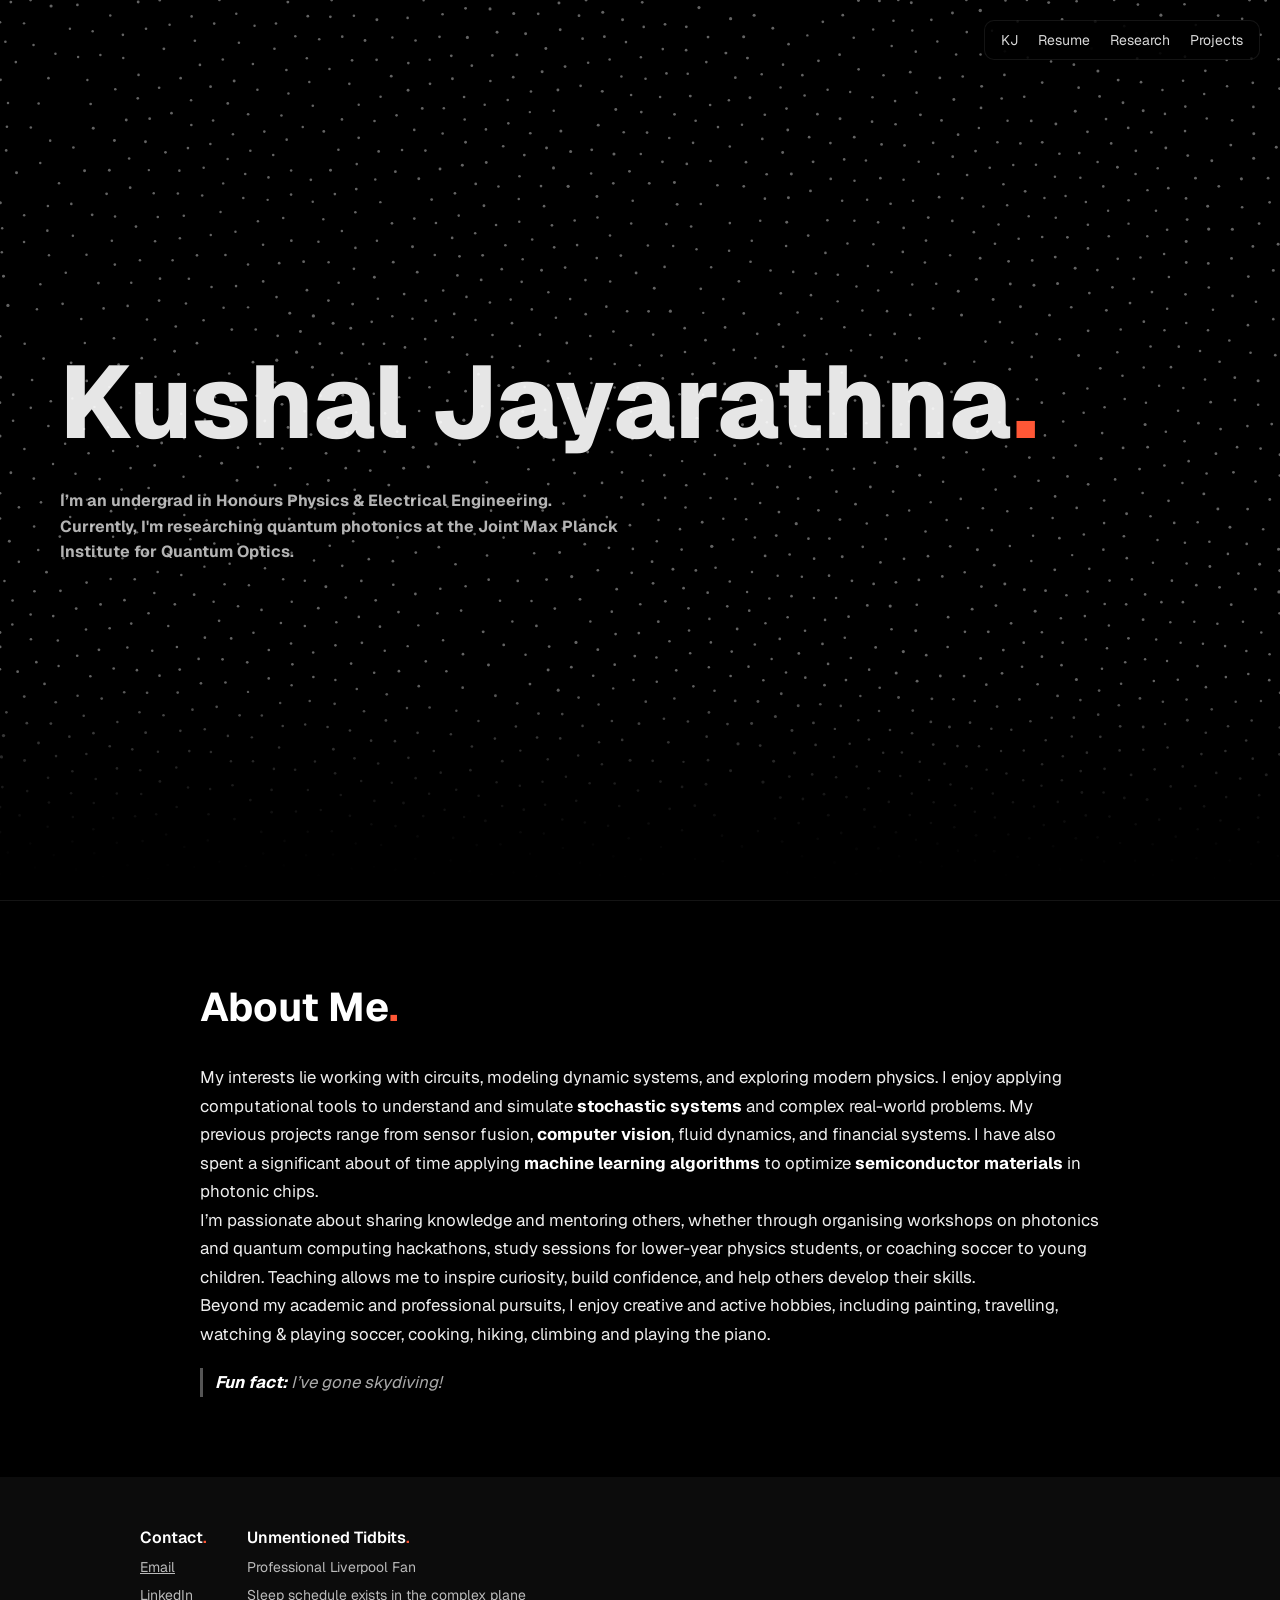
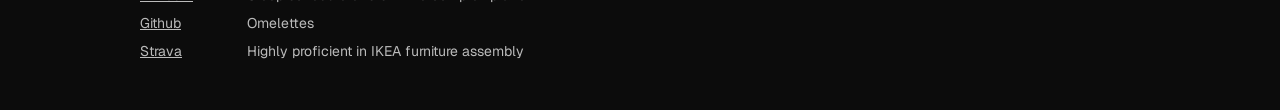
==== index.html @ 9f4ea909 "add full portfolio website" ====
<!DOCTYPE html>
<html lang="en">

<head>
    <meta charset="UTF-8">
    <title>Kushal Portfolio</title>
    <link rel="preconnect" href="https://fonts.googleapis.com">
    <link rel="preconnect" href="https://fonts.gstatic.com" crossorigin>
    <link
        href="https://fonts.googleapis.com/css2?family=Inter:wght@300;400;600&family=Playfair+Display:wght@700&display=swap"
        rel="stylesheet">
    <link
        href="https://fonts.googleapis.com/css2?family=IBM+Plex+Mono:ital,wght@0,100;0,200;0,300;0,400;0,500;0,600;0,700;1,100;1,200;1,300;1,400;1,500;1,600;1,700&family=Roboto:ital,wght@0,100..900;1,100..900&display=swap"
        rel="stylesheet">
    <link href="https://fonts.googleapis.com/css2?family=Oranienbaum&family=Press+Start+2P&display=swap"
        rel="stylesheet">
    <link
        href="https://fonts.googleapis.com/css2?family=Geist:wght@100..900&family=Oranienbaum&family=Press+Start+2P&display=swap"
        rel="stylesheet">
    <script src="https://ajax.googleapis.com/ajax/libs/jquery/3.3.1/jquery.min.js"></script>

    <link rel="stylesheet" href="style.css">
</head>

<body>

    <!-- Navbar -->
    <nav class="navbar" id="navbar">
        <a href="index.html">KJ</a>
        <a href="resume.html">Resume</a>
        <a href="research.html">Research</a>
        <a href="projects.html">Projects</a> <!--Eng, fin, signal, probaility etc.-->
    </nav>

    <canvas id="fluid-canvas"></canvas>

    <div class="page">

        <main>
            <section class="hero">
                <h1>
                    Kushal Jayarathna<span class="dot">.</span>
                </h1>
                <b>
                    <p class="about-text">
                        I’m an undergrad in Honours Physics & Electrical Engineering.
                        <br>Currently, I'm researching quantum
                        photonics at the Joint Max Planck Institute for Quantum
                        Optics.
                    </p>
                </b>
            </section>

            <section class="black-stop">
                <section class="about-section" id="about">
                    <div class="about-container">
                        <div class="about-text">
                            <h2>About Me<span class="dot">.</span></h2>
                            <p>
                                My interests lie working with circuits, modeling dynamic
                                systems, and exploring modern physics.
                                I enjoy applying computational tools to understand and simulate
                                <strong>stochastic systems</strong> and complex real-world problems. My previous
                                projects
                                range from sensor fusion, <strong>computer vision</strong>, fluid
                                dynamics, and financial systems.
                                I have also spent a significant about of time applying <strong>machine learning
                                    algorithms</strong> to optimize
                                <strong>semiconductor materials</strong> in photonic chips.
                            </p>
                            <p>
                                I’m passionate about sharing knowledge and mentoring others, whether through organising
                                workshops
                                on photonics and quantum computing hackathons, study sessions for lower-year physics
                                students, or coaching soccer to young children. Teaching allows me to inspire curiosity,
                                build confidence, and help others develop their skills.
                            </p>
                            <p>
                                Beyond my academic and professional pursuits, I enjoy creative and active hobbies,
                                including
                                painting, travelling,
                                watching & playing soccer, cooking, hiking, climbing and playing the piano.
                            </p>
                            <p class="fun-fact">
                                <strong>Fun fact:</strong> I’ve gone skydiving!
                            </p>
                        </div>
                    </div>
                </section>
            </section>
        </main>

    </div>
    <footer class="footer">
        <div class="footer-container">

            <div class="footer-section">
                <span class="company">Contact<span class="dot">.</span></span>
                <ul>
                    <li><a href="mailto:kushal.jay21@gmail.com" target="_blank">Email</a></li>
                    <li><a href="https://linkedin.com/in/kushaljay/" target="_blank">LinkedIn</a></li>
                    <li><a href="https://github.com/Kushaljay" target="_blank">Github</a></li>
                    <li><a href="https://strava.com/athletes/138392870" target="_blank">Strava</a></li>
                </ul>
            </div>

            <div class="footer-section">
                <span class="company">Unmentioned Tidbits<span class="dot">.</span></span>
                <ul>
                    <li>Professional Liverpool Fan</li>
                    <li>Sleep schedule exists in the complex plane</li>
                    <li>Omelettes</li>
                    <li>Highly proficient in IKEA furniture assembly</li>
                </ul>
            </div>

        </div>
    </footer>

    <script src="script.js"></script>
</body>

</html>
---- style.css ----
@import url("https://fonts.googleapis.com/css2?family=Poppins:wght@300;400;600;800&display=swap");


* {
    box-sizing: border-box;
    margin: 0;
    padding: 0;
}

html,
body {
    width: 100%;
    overflow-x: hidden;
}


.item,
.role,
.desc {
    min-width: 0;
}

body {
    font-family: "Geist", "Poppins", sans-serif;
    background: black;
    color: white;
    overflow-x: hidden;
}

/* ✅ BACKGROUND CANVAS */
#fluid-canvas {
    position: fixed;
    inset: 0;
    width: 100%;
    height: 100%;
    z-index: -1;
    /* critical fix */
    pointer-events: none;
    background: black;
}

.page {
    min-height: 100vh;
    display: flex;
    flex-direction: column;
}

.page-resume {
    min-height: 100vh;
    display: flex;
    flex-direction: column;
    padding-left: 20px;
}

main {
    flex: 1;
    /* pushes footer down */
}

/* ✅ HERO */
.hero {
    min-height: 100vh;
    display: flex;
    flex-direction: column;
    justify-content: center;
    padding: 0 60px;
    position: relative;
    z-index: 2;
}

.hero h1 {
    font-size: clamp(60px, 8vw, 120px);
    font-weight: 800;
    margin: 0;
    color: rgba(255, 255, 255, 0.9);
    user-select: none;
}

.dot {
    color: rgba(255, 87, 54);
    /* or rgba(255, 0, 0) */
}

.about-text {
    user-select: none;
}

.hero p {
    max-width: 600px;
    margin-top: 20px;
    line-height: 1.6;
    color: rgba(255, 255, 255, 0.7);
}

/* gradient fade */
.hero::after {
    content: "";
    position: absolute;
    bottom: 0;
    left: 0;
    width: 100%;
    height: 220px;
    background: linear-gradient(to bottom, transparent, black);
}

.black-stop {
    background: black;
    padding: 80px 20px;
    position: relative;
    z-index: 2;
    border-top: 1px solid rgba(255, 255, 255, 0.08);
}

/* container width control */
.container {
    max-width: 900px;
    width: 100%;
    margin: 60px auto;
    padding: 0 20px;
    box-sizing: border-box;
}

/* ✅ PROJECTS */
.project-grid {
    display: grid;
    grid-template-columns: repeat(auto-fit, minmax(280px, 1fr));
    gap: 30px;
    margin-top: 40px;
}

.project-card {
    padding: 25px;
    border-radius: 14px;
    background: rgba(255, 255, 255, 0.03);
    border: 1px solid rgba(255, 255, 255, 0.08);
    transition: 0.25s;
}

.project-card:hover {
    transform: translateY(-6px);
    border-color: rgba(155, 77, 255, 0.6);
    background: rgba(155, 77, 255, 0.08);
}

/* ✅ FOOTER (FIXED) */
.footer {
    background: #0c0c0c;
    padding: 50px 50px;
    margin-top: auto;
    /* key fix */
    z-index: 2;
    position: relative;
}

.footer-container {
    max-width: 1000px;
    margin: 0 auto;
    display: flex;
    flex-wrap: wrap;
    gap: 40px;
}

.footer-section h3 {
    margin-bottom: 12px;
}

.footer-section ul {
    list-style: none;
    padding: 0;
}

.footer-section li {
    padding-top: 10px;
    color: #bbb;
    font-size: 14px;
}

.footer-section a {

    padding-top: 10px;
    color: #bbb;
    font-size: 14px;
}

.footer-section a:hover {
    color: white;
}

/* NAVBAR BASE */
.navbar {
    position: fixed;
    top: 20px;
    right: 40px;
    z-index: 1000;

    display: flex;
    gap: 30px;

    padding: 10px 16px;

    background: rgba(0, 0, 0, 0.6);
    backdrop-filter: blur(10px);

    border-radius: 12px;
    border: 1px solid rgba(255, 255, 255, 0.08);

    transition: transform 0.3s ease, opacity 0.3s ease;
}

/* LINKS */
.navbar a {
    text-decoration: none;
    color: rgba(255, 255, 255, 0.85);
    font-size: 15px;
    font-weight: 400;
    transition: opacity 0.2s ease;
}

.navbar a:hover {
    opacity: 0.6;
}

/* HIDDEN STATE (scroll down) */
.navbar.hidden {
    transform: translateY(-120%);
    opacity: 0;
}

.about-section {
    background-color: #000000;
    color: #eee;
    padding-left: 20px;
    display: flex;
    flex-direction: column;
    align-items: center;
}

.about-container {
    max-width: 900px;
    width: 100%;
}

.about-text h2 {
    font-size: 2.5rem;
    font-weight: 700;
    margin-bottom: 25px;
    color: #fff;
    display: inline-block;
    padding-bottom: 5px;
}

.about-text p {
    font-size: 1.05rem;
    line-height: 1.7;
}

.about-text p strong {
    color: #fff;
}

.about-text .fun-fact {
    font-style: italic;
    color: #aaa;
    margin-top: 20px;
    border-left: 3px solid #555;
    padding-left: 12px;
}

/* static/css/resume.css */
.container {
    width: 900px;
    margin: 60px auto;
}

.section {
    display: grid;
    grid-template-columns: 180px 1fr;
    gap: 20px;
}

@media (max-width: 700px) {
    .section {
        grid-template-columns: 1fr;
    }
}

.section-title {
    font-size: 12px;
    letter-spacing: 2px;
    color: #888;
}

.item {
    margin-bottom: 30px;
}

.date {
    font-size: 14px;
    color: #aaa;
    margin-bottom: 6px;
}

.role {
    font-size: 18px;
    margin-bottom: 6px;
}

.company {
    font-weight: 600;
}

.title {
    color: #aaa;
    margin-left: 8px;
}

.desc {
    color: #bbb;
    font-size: 14px;
    line-height: 1.6;
}



.hero-title {
    min-height: 20vh;
    display: flex;
    flex-direction: column;
    justify-content: center;
    padding: 60px;
    position: relative;
    z-index: 2;
}

.hero-title h1 {
    font-size: clamp(60px, 8vw, 120px);
    font-weight: 800;
    margin: 0;
    color: rgba(255, 255, 255, 0.9);
    user-select: none;
}

.toolsbox ul {
    display: flex;
    position: relative;
    justify-content: flex-start;
    color: white;
    list-style: none;
    font-weight: 300;
    font-size: 1rem;
    color: white;
    flex-wrap: wrap;
    margin: 0;
    padding: 0.5rem 0 0 0;
}

.toolsbox ul li {
    box-shadow: inset 0 0 2px #888;
    padding-left: 1rem;
    padding-right: 1rem;
    padding-top: 0.3rem;
    padding-bottom: 0.3rem;
    margin: 0.3rem;
    border-radius: 0.2rem;
}





.research-container {
    max-width: 1100px;
    margin: auto;
    padding: 40px 20px;
}




/* ===== RESET ===== */


.container {
    width: 100%;
    max-width: 1000px;
    margin: 0 auto;
    padding: 0 20px;
}


/* ===== SECTION ===== */
.section {
    width: 100%;
    display: grid;
    grid-template-columns: 180px 1fr;
    gap: 30px;
    padding: 40px 0;
    border-top: 1px solid #222;
}

@media (max-width: 768px) {
    .section {
        grid-template-columns: 1fr;
    }
}

.section-title {
    font-size: 12px;
    letter-spacing: 2px;
    color: #777;
}

.section-content {
    width: 100%;
}

/* ===== ITEMS ===== */
.item {
    margin-bottom: 30px;
    width: 100%;
}

.date {
    font-size: 13px;
    color: #888;
    margin-bottom: 6px;
}

.role {
    font-size: 17px;
    margin-bottom: 6px;
    display: flex;
    flex-wrap: wrap;
    gap: 6px;
}

.company {
    font-weight: 600;
}

.title {
    color: #aaa;
}

.desc {
    font-size: 14px;
    line-height: 1.6;
    color: #bbb;
    max-width: 100%;
    word-break: break-word;
}

/* ===== LINKS ===== */
.links {
    margin-top: 8px;
}

.links a {
    font-size: 13px;
    color: #aaa;
    text-decoration: underline;
}

.links a:hover {
    color: #fff;
}

/* ===== NAVBAR ===== */
.navbar {
    position: fixed;
    top: 20px;
    right: 20px;
    display: flex;
    gap: 20px;
    padding: 10px 16px;
    background: rgba(0, 0, 0, 0.6);
    backdrop-filter: blur(10px);
    border-radius: 10px;
    border: 1px solid rgba(255, 255, 255, 0.08);
    z-index: 1000;
}

.navbar a {
    color: rgba(255, 255, 255, 0.85);
    text-decoration: none;
    font-size: 14px;
}

/* ===== RESEARCH GRID ===== */
.grid {
    display: grid;
    grid-template-columns: repeat(auto-fit, minmax(280px, 1fr));
    gap: 25px;
}

.card {
    background: #2a2a2a;
    border-radius: 14px;
    overflow: hidden;
}

.card img {
    width: 100%;
    height: 200px;
    object-fit: cover;
}

.card-content {
    padding: 20px;
}

.card-title {
    font-weight: 600;
    margin-bottom: 10px;
}

.card-description {
    font-size: 14px;
    color: #aaa;
}
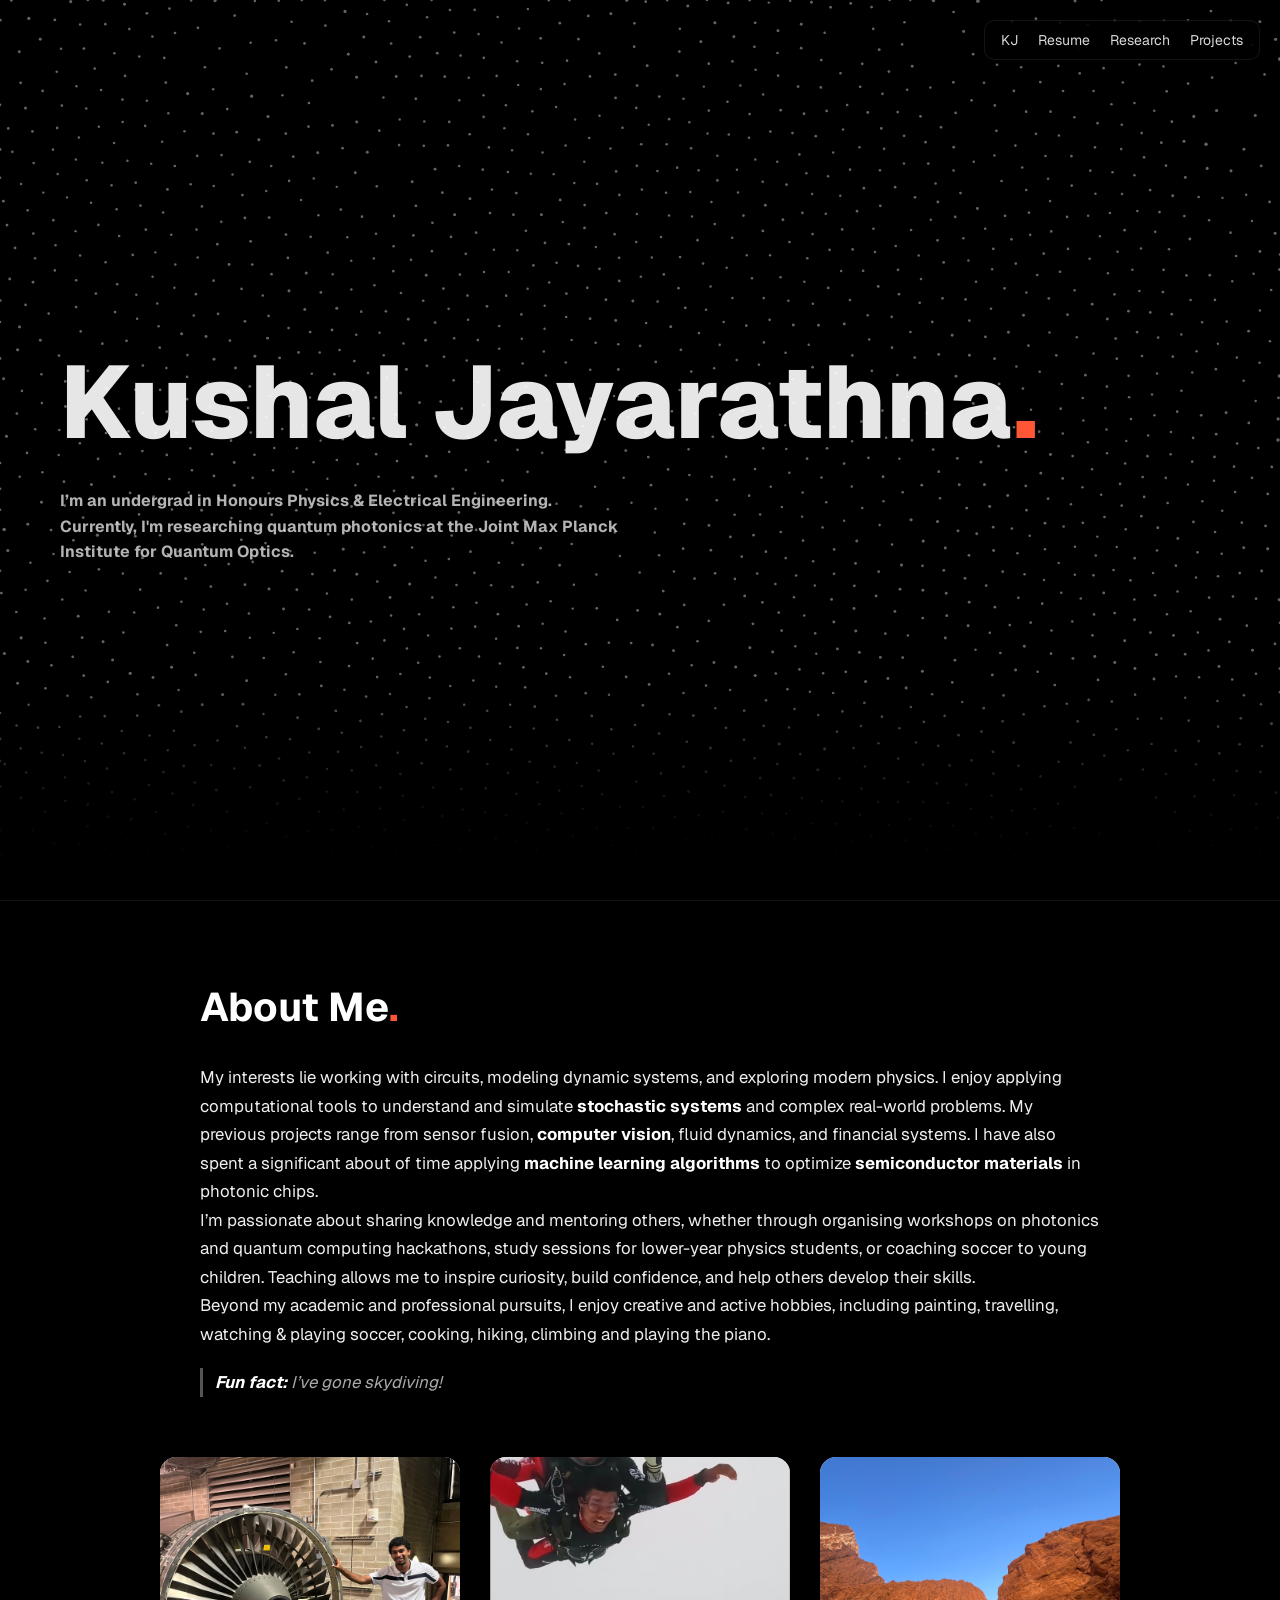
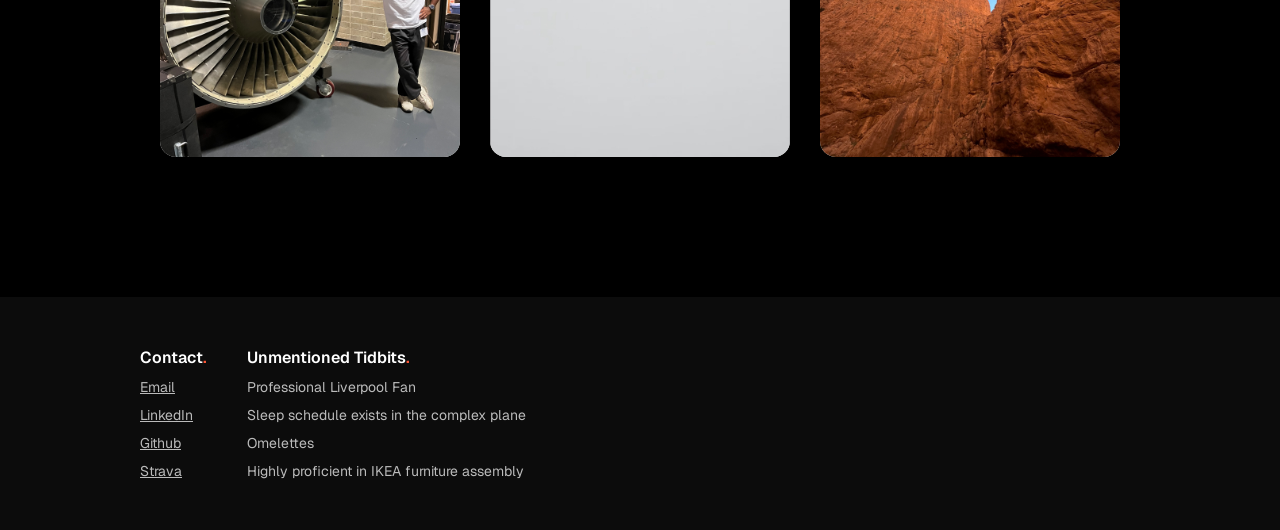
==== commit 754f8371: "image gallery" ====
--- a/index.html
+++ b/index.html
@@ -87,6 +87,12 @@
                         </div>
                     </div>
                 </section>
+
+                <section class="imggallery">
+                    <div class="imgcard"><img id="img1" src="" /></div>
+                    <div class="imgcard"><img id="img2" src="" /></div>
+                    <div class="imgcard"><img id="img3" src="" /></div>
+                </section>
             </section>
         </main>
 
--- a/style.css
+++ b/style.css
@@ -518,3 +518,47 @@
     font-size: 14px;
     color: #aaa;
 }
+
+
+.imggallery {
+  display: flex;
+  gap: 30px;
+  justify-content: center;
+  padding: 60px;
+}
+
+.imgcard {
+  width: 300px;
+  height: 300px;
+  border-radius: 16px;
+  overflow: hidden;
+  background: #ddd;
+  transition: transform 0.4s ease;
+}
+
+.imgcard:hover {
+  transform: translateY(-8px);
+}
+
+.imgcard img {
+  width: 100%;
+  height: 100%;
+  object-fit: cover;
+}
+
+@media (max-width: 768px) {
+  .imggallery {
+    padding: 20px;
+  }
+
+  .imgcard {
+    width: 90%;
+    height: 300px;
+  }
+
+  /* Hide 2nd and 3rd images */
+  .imgcard:nth-child(2),
+  .imgcard:nth-child(3) {
+    display: none;
+  }
+}
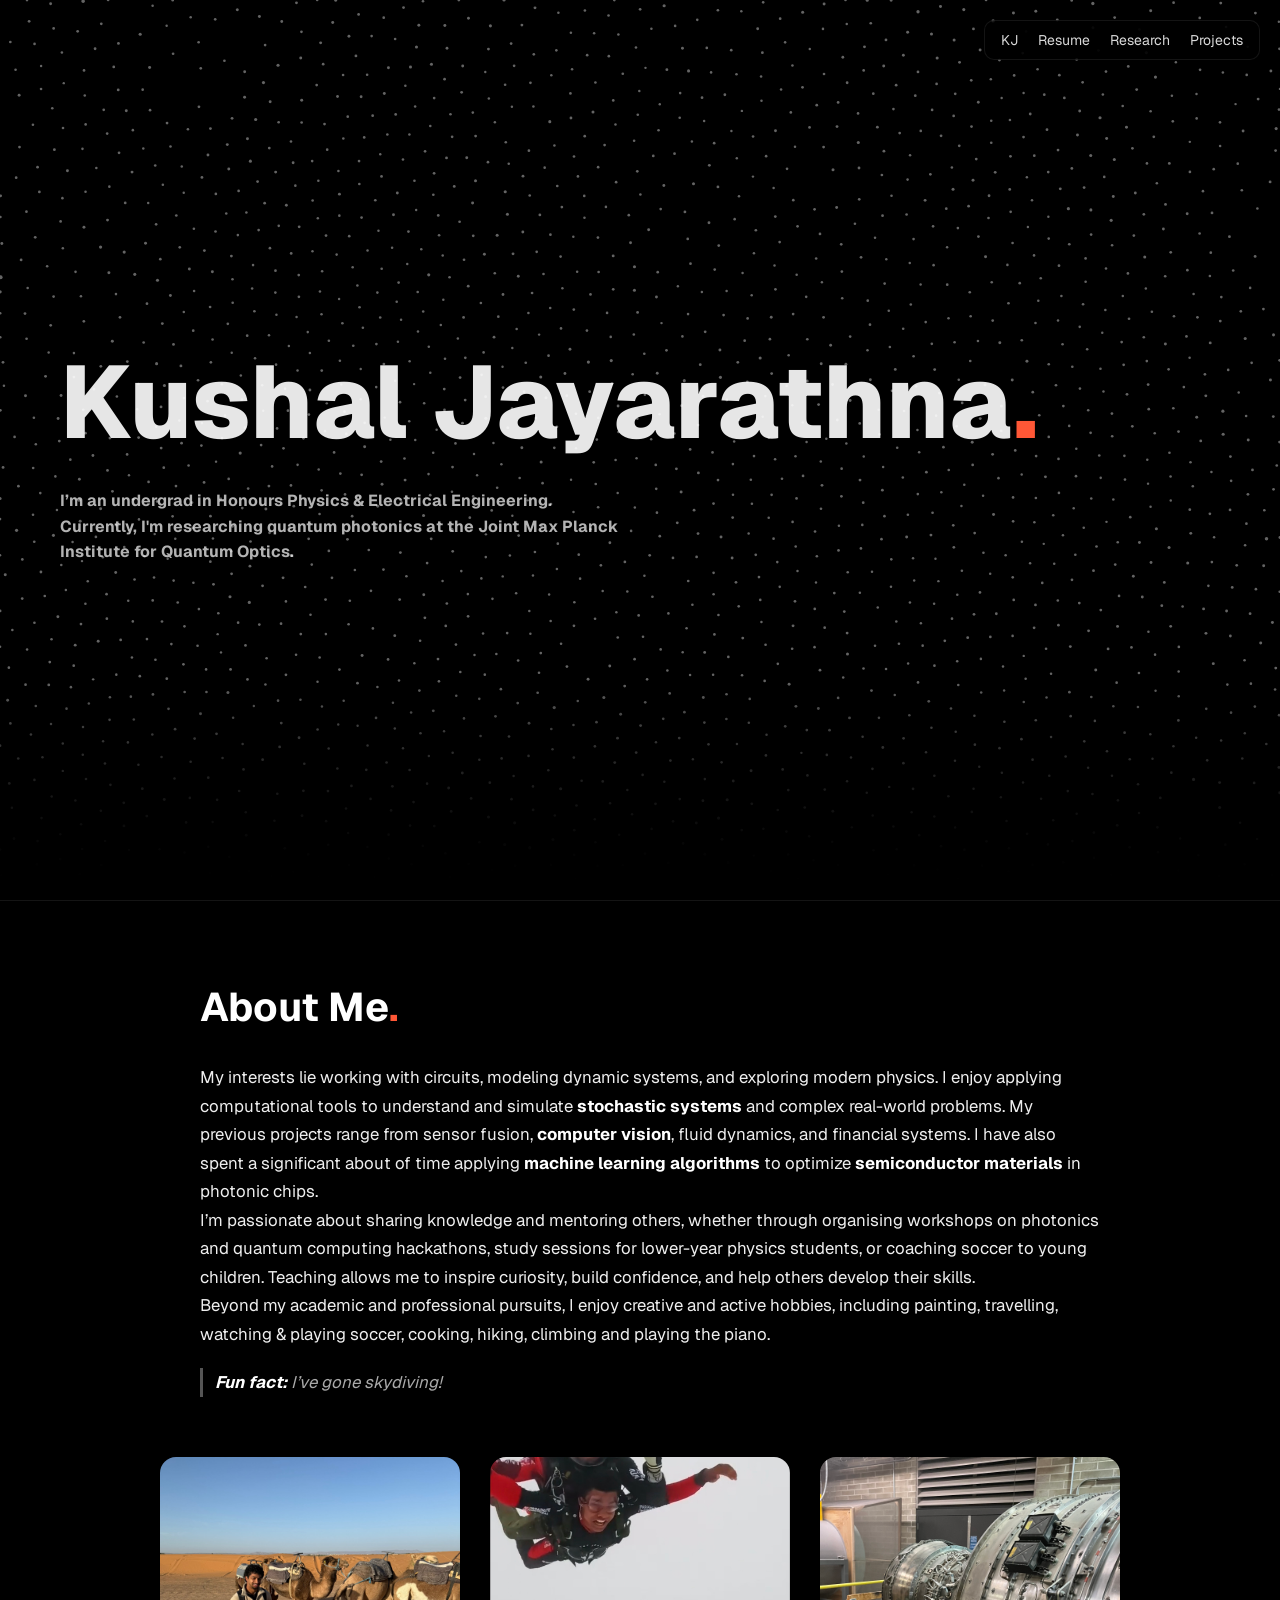
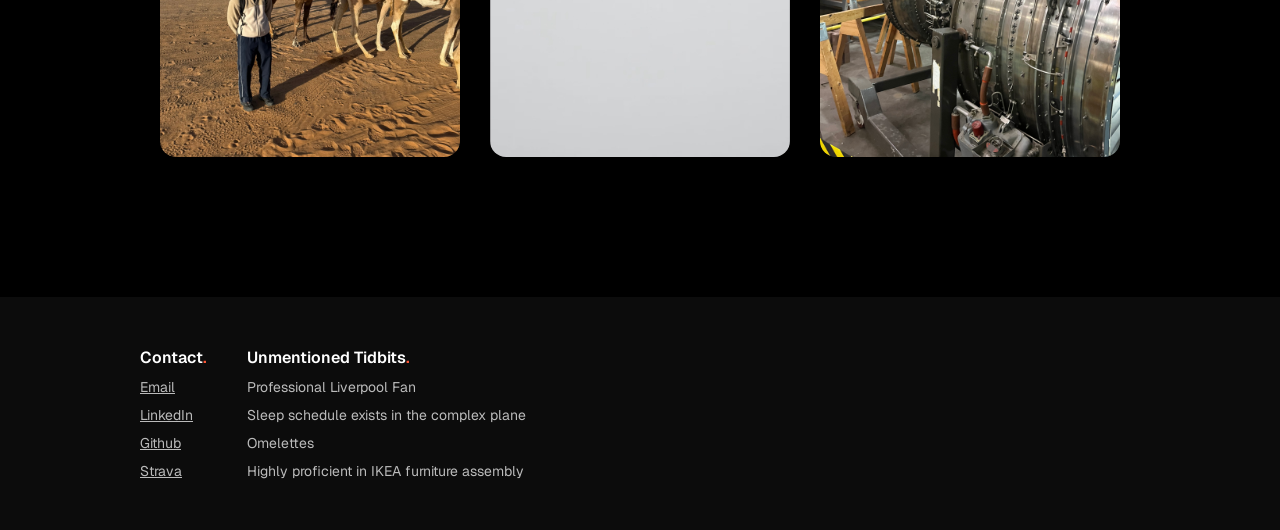
==== commit 59ea39d7: "images change" ====
--- a/index.html
+++ b/index.html
@@ -89,9 +89,9 @@
                 </section>
 
                 <section class="imggallery">
-                    <div class="imgcard"><img id="img1" src="" /></div>
-                    <div class="imgcard"><img id="img2" src="" /></div>
-                    <div class="imgcard"><img id="img3" src="" /></div>
+                    <div class="imgcard"><img id="img1" src="images/turbine.jpeg" /></div>
+                    <div class="imgcard"><img id="img2" src="images/canyon.jpeg" /></div>
+                    <div class="imgcard"><img id="img3" src="images/fenway.jpeg" /></div>
                 </section>
             </section>
         </main>
--- a/style.css
+++ b/style.css
@@ -27,14 +27,12 @@
     overflow-x: hidden;
 }
 
-/* ✅ BACKGROUND CANVAS */
 #fluid-canvas {
     position: fixed;
     inset: 0;
     width: 100%;
     height: 100%;
     z-index: -1;
-    /* critical fix */
     pointer-events: none;
     background: black;
 }
@@ -54,10 +52,8 @@
 
 main {
     flex: 1;
-    /* pushes footer down */
-}
-
-/* ✅ HERO */
+}
+
 .hero {
     min-height: 100vh;
     display: flex;
@@ -78,7 +74,6 @@
 
 .dot {
     color: rgba(255, 87, 54);
-    /* or rgba(255, 0, 0) */
 }
 
 .about-text {
@@ -92,7 +87,6 @@
     color: rgba(255, 255, 255, 0.7);
 }
 
-/* gradient fade */
 .hero::after {
     content: "";
     position: absolute;
@@ -111,7 +105,6 @@
     border-top: 1px solid rgba(255, 255, 255, 0.08);
 }
 
-/* container width control */
 .container {
     max-width: 900px;
     width: 100%;
@@ -120,7 +113,6 @@
     box-sizing: border-box;
 }
 
-/* ✅ PROJECTS */
 .project-grid {
     display: grid;
     grid-template-columns: repeat(auto-fit, minmax(280px, 1fr));
@@ -142,12 +134,10 @@
     background: rgba(155, 77, 255, 0.08);
 }
 
-/* ✅ FOOTER (FIXED) */
 .footer {
     background: #0c0c0c;
     padding: 50px 50px;
     margin-top: auto;
-    /* key fix */
     z-index: 2;
     position: relative;
 }
@@ -186,7 +176,6 @@
     color: white;
 }
 
-/* NAVBAR BASE */
 .navbar {
     position: fixed;
     top: 20px;
@@ -207,7 +196,6 @@
     transition: transform 0.3s ease, opacity 0.3s ease;
 }
 
-/* LINKS */
 .navbar a {
     text-decoration: none;
     color: rgba(255, 255, 255, 0.85);
@@ -220,7 +208,6 @@
     opacity: 0.6;
 }
 
-/* HIDDEN STATE (scroll down) */
 .navbar.hidden {
     transform: translateY(-120%);
     opacity: 0;
@@ -266,7 +253,6 @@
     padding-left: 12px;
 }
 
-/* static/css/resume.css */
 .container {
     width: 900px;
     margin: 60px auto;
@@ -376,10 +362,6 @@
 
 
 
-
-/* ===== RESET ===== */
-
-
 .container {
     width: 100%;
     max-width: 1000px;
@@ -388,7 +370,6 @@
 }
 
 
-/* ===== SECTION ===== */
 .section {
     width: 100%;
     display: grid;
@@ -414,7 +395,6 @@
     width: 100%;
 }
 
-/* ===== ITEMS ===== */
 .item {
     margin-bottom: 30px;
     width: 100%;
@@ -450,7 +430,6 @@
     word-break: break-word;
 }
 
-/* ===== LINKS ===== */
 .links {
     margin-top: 8px;
 }
@@ -465,7 +444,6 @@
     color: #fff;
 }
 
-/* ===== NAVBAR ===== */
 .navbar {
     position: fixed;
     top: 20px;
@@ -486,7 +464,6 @@
     font-size: 14px;
 }
 
-/* ===== RESEARCH GRID ===== */
 .grid {
     display: grid;
     grid-template-columns: repeat(auto-fit, minmax(280px, 1fr));
@@ -556,7 +533,6 @@
     height: 300px;
   }
 
-  /* Hide 2nd and 3rd images */
   .imgcard:nth-child(2),
   .imgcard:nth-child(3) {
     display: none;
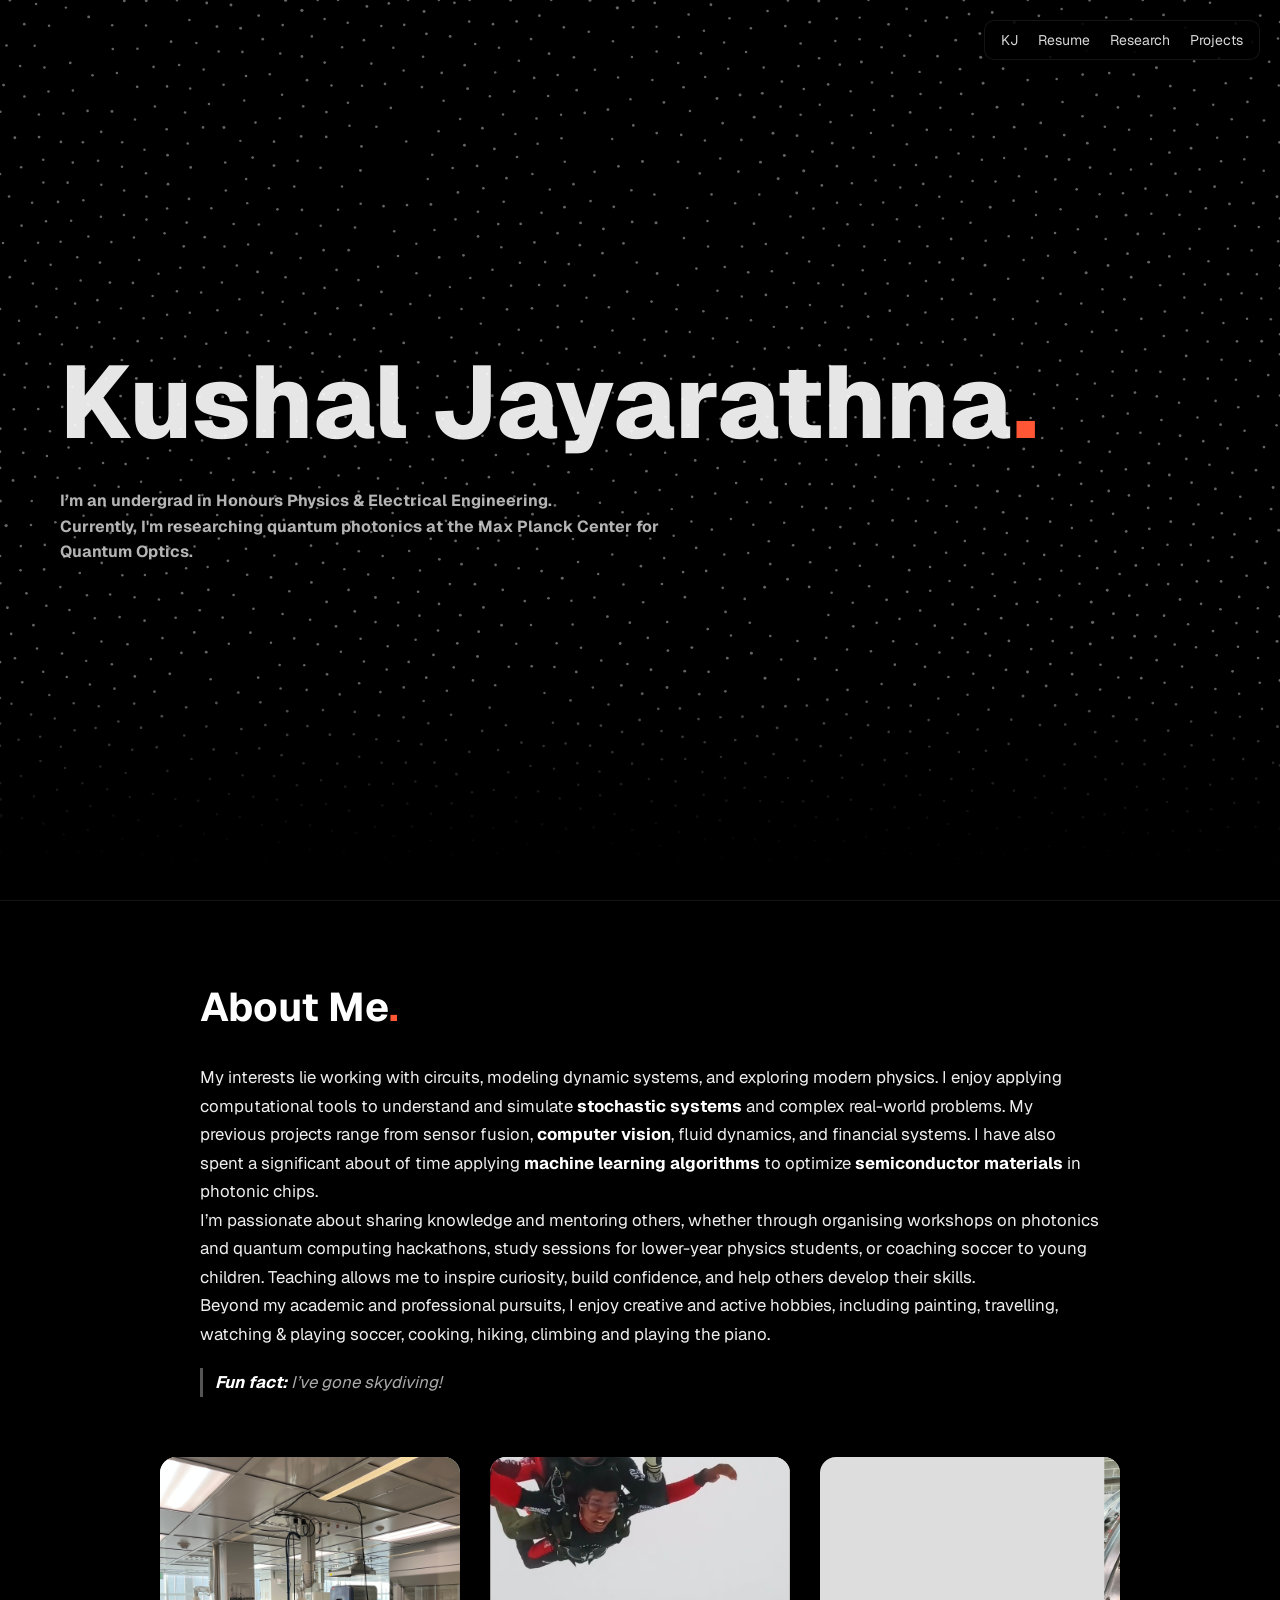
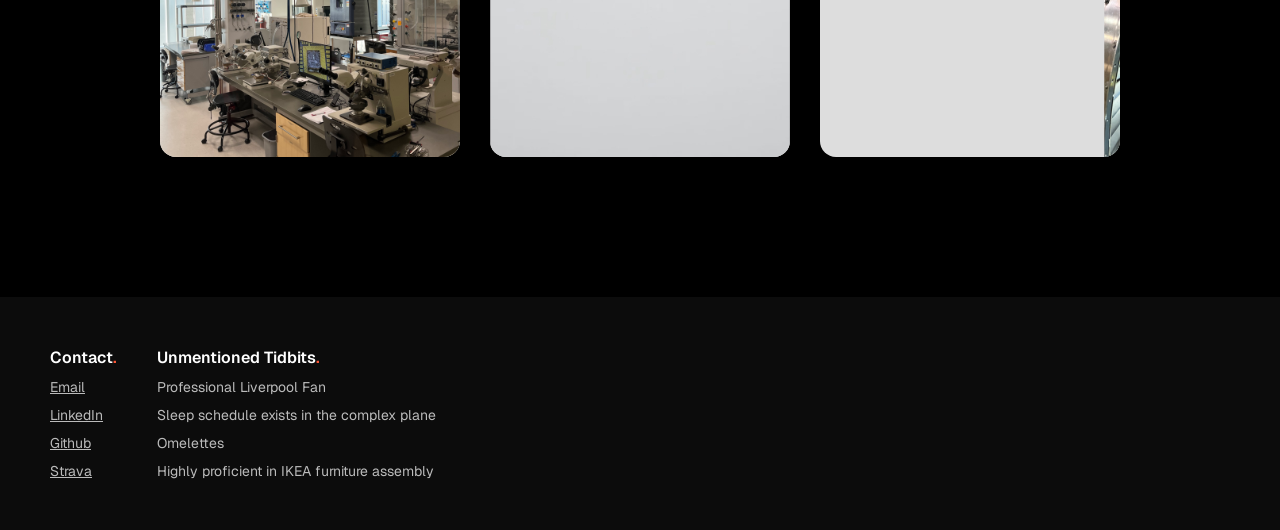
==== commit c58d45a7: "name change" ====
--- a/index.html
+++ b/index.html
@@ -45,7 +45,7 @@
                     <p class="about-text">
                         I’m an undergrad in Honours Physics & Electrical Engineering.
                         <br>Currently, I'm researching quantum
-                        photonics at the Joint Max Planck Institute for Quantum
+                        photonics at the Max Planck Center for Quantum
                         Optics.
                     </p>
                 </b>
--- a/style.css
+++ b/style.css
@@ -143,7 +143,6 @@
 }
 
 .footer-container {
-    max-width: 1000px;
     margin: 0 auto;
     display: flex;
     flex-wrap: wrap;
